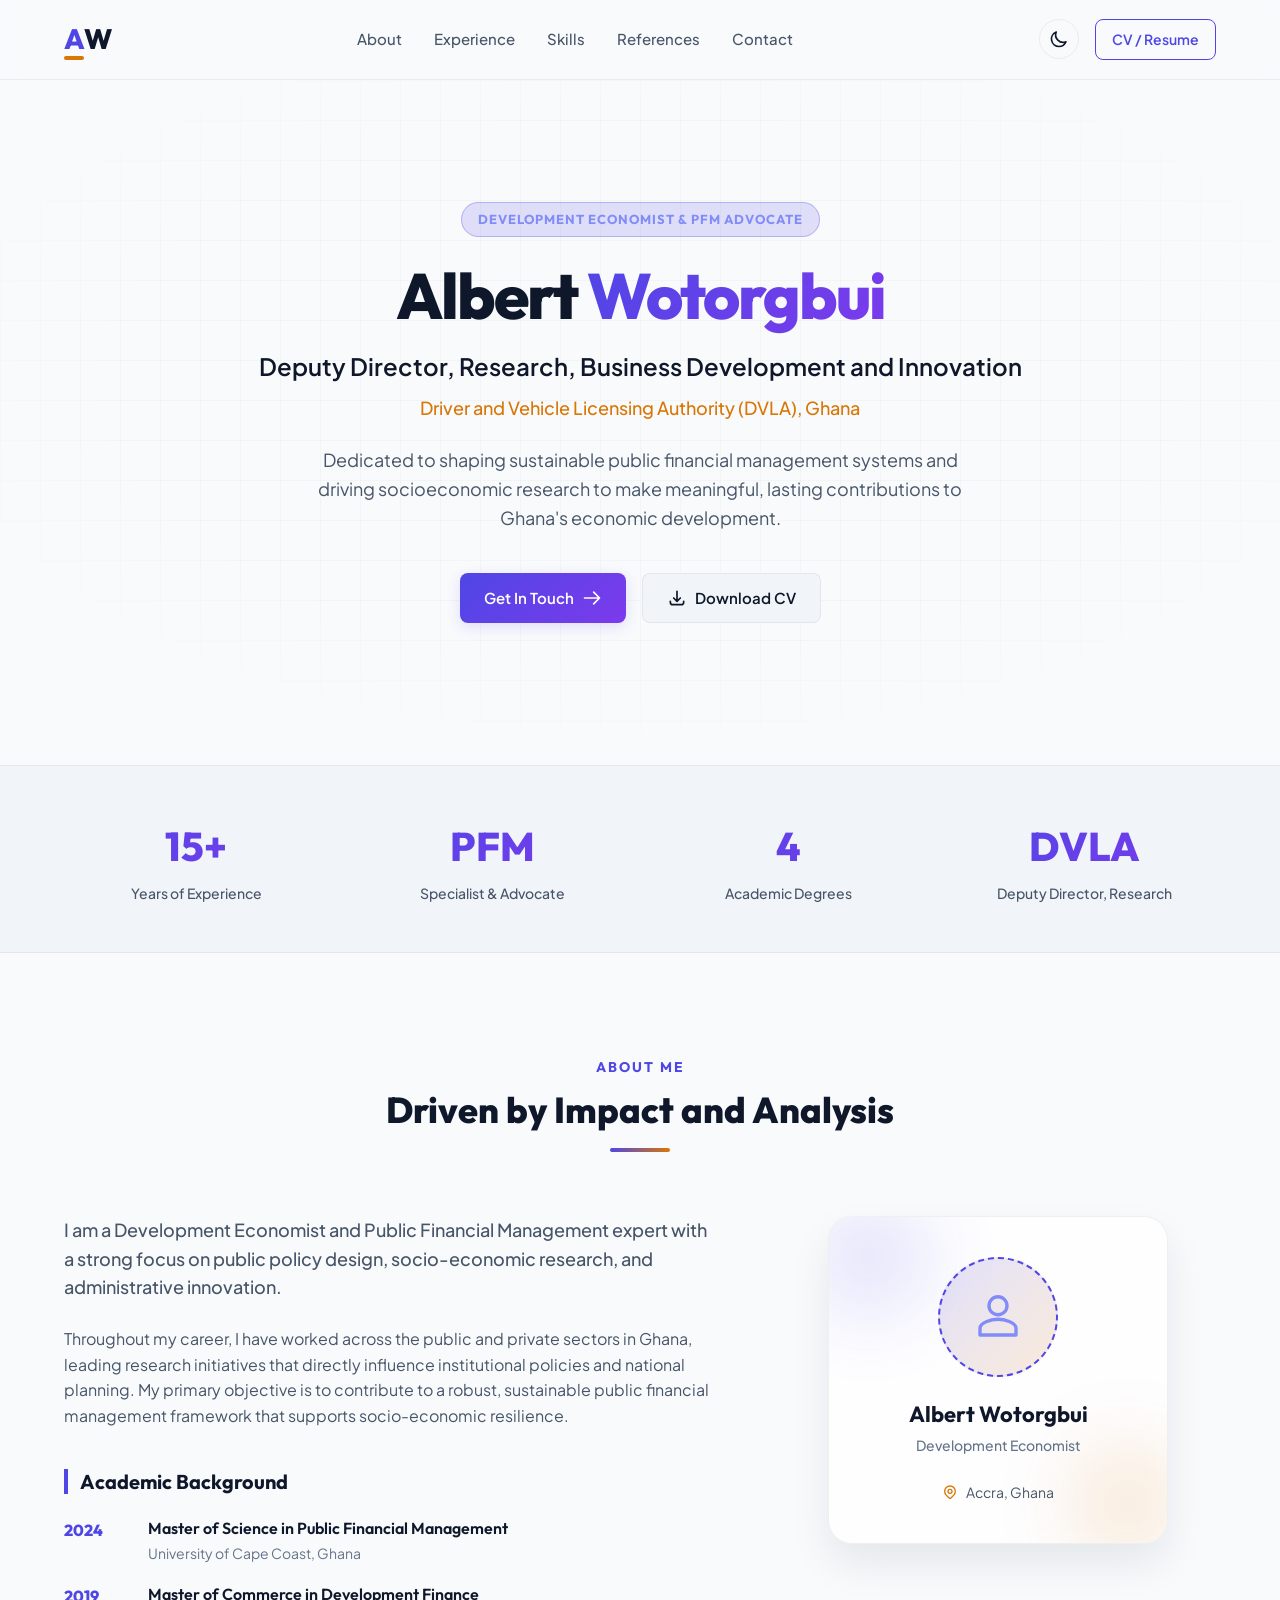
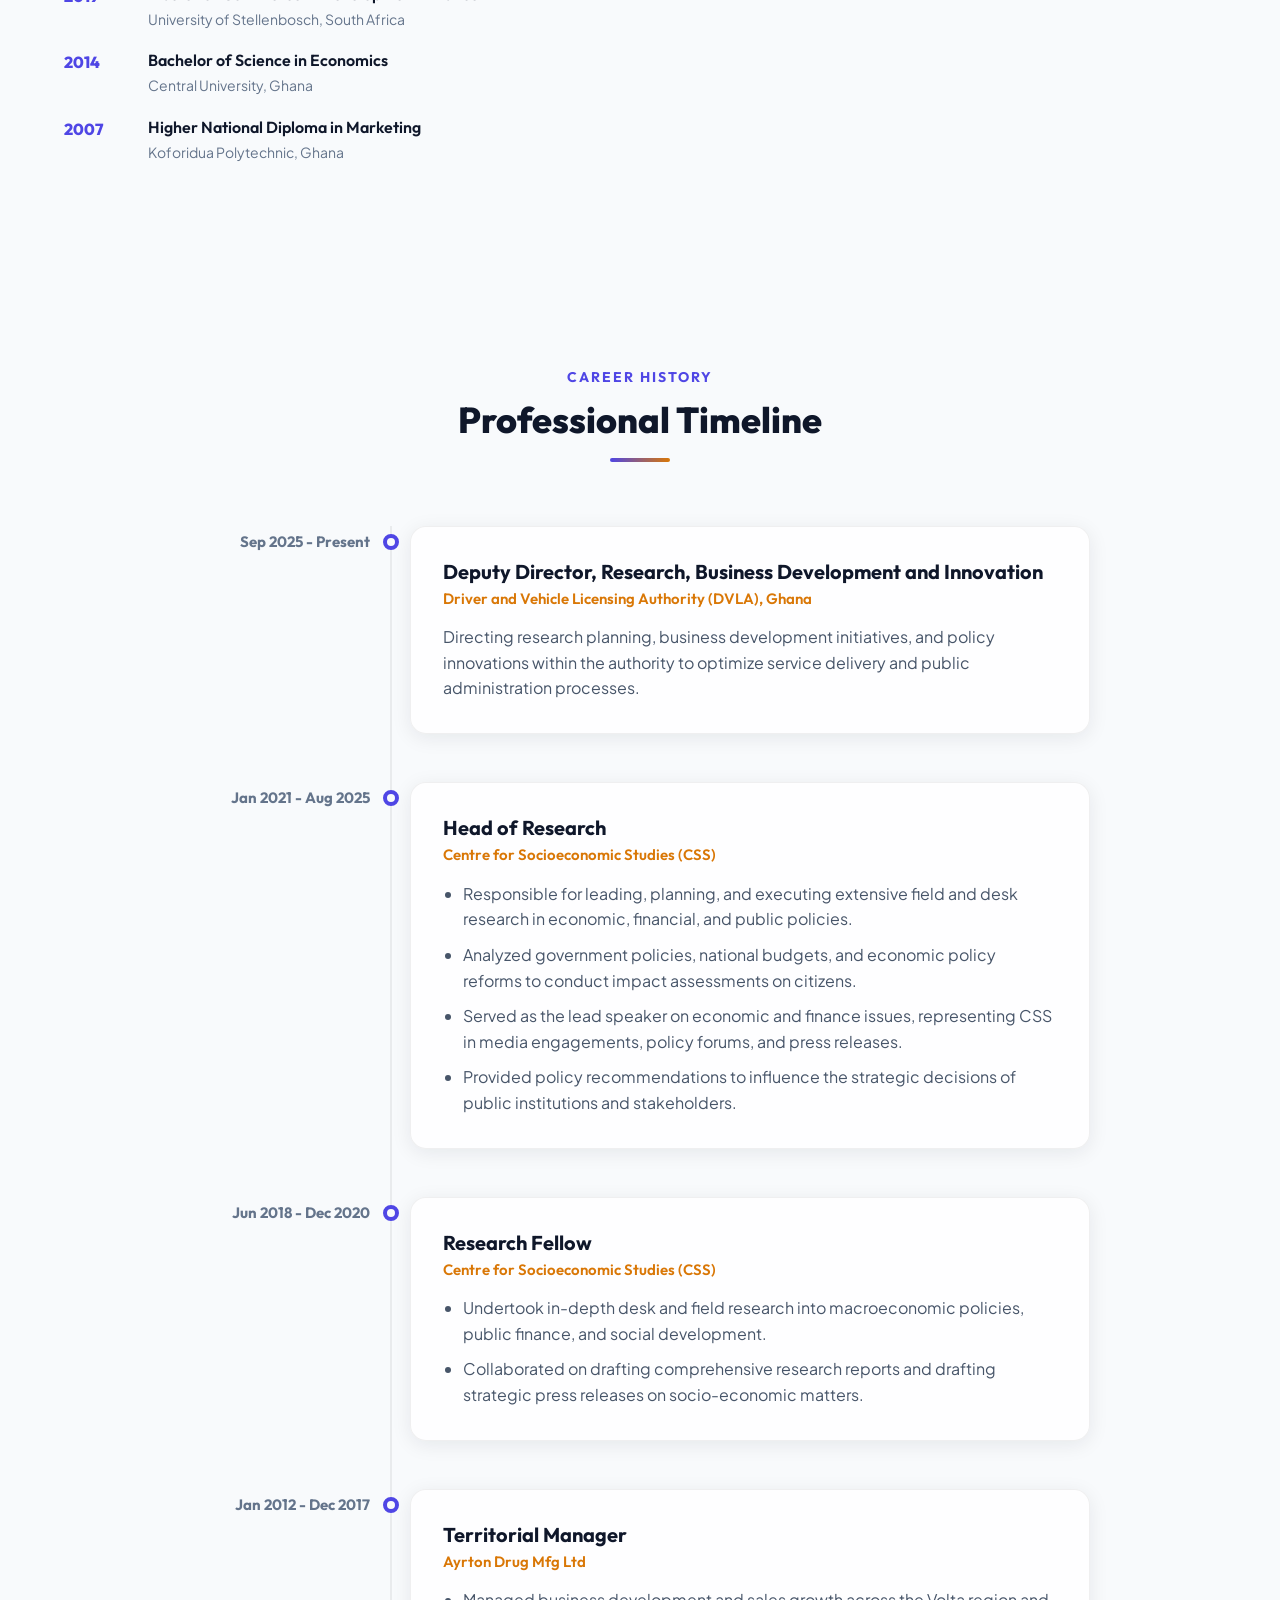
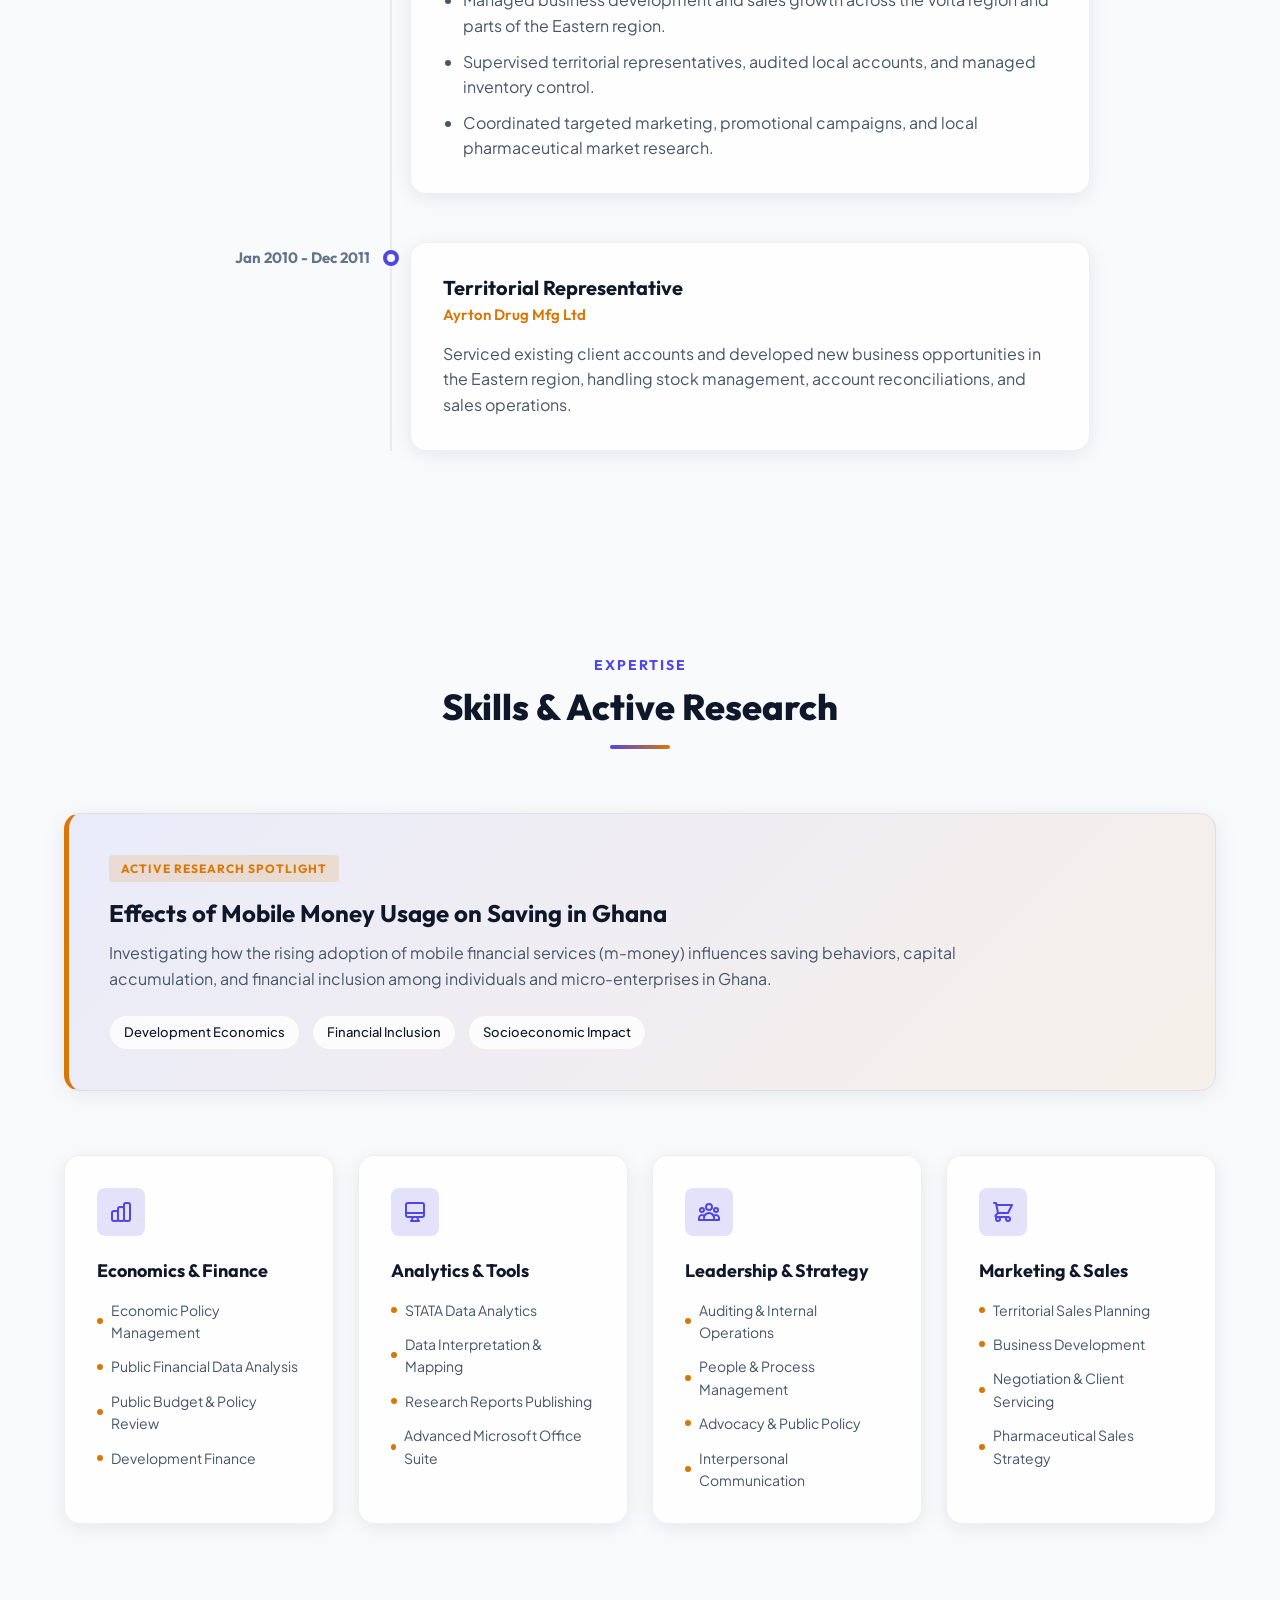
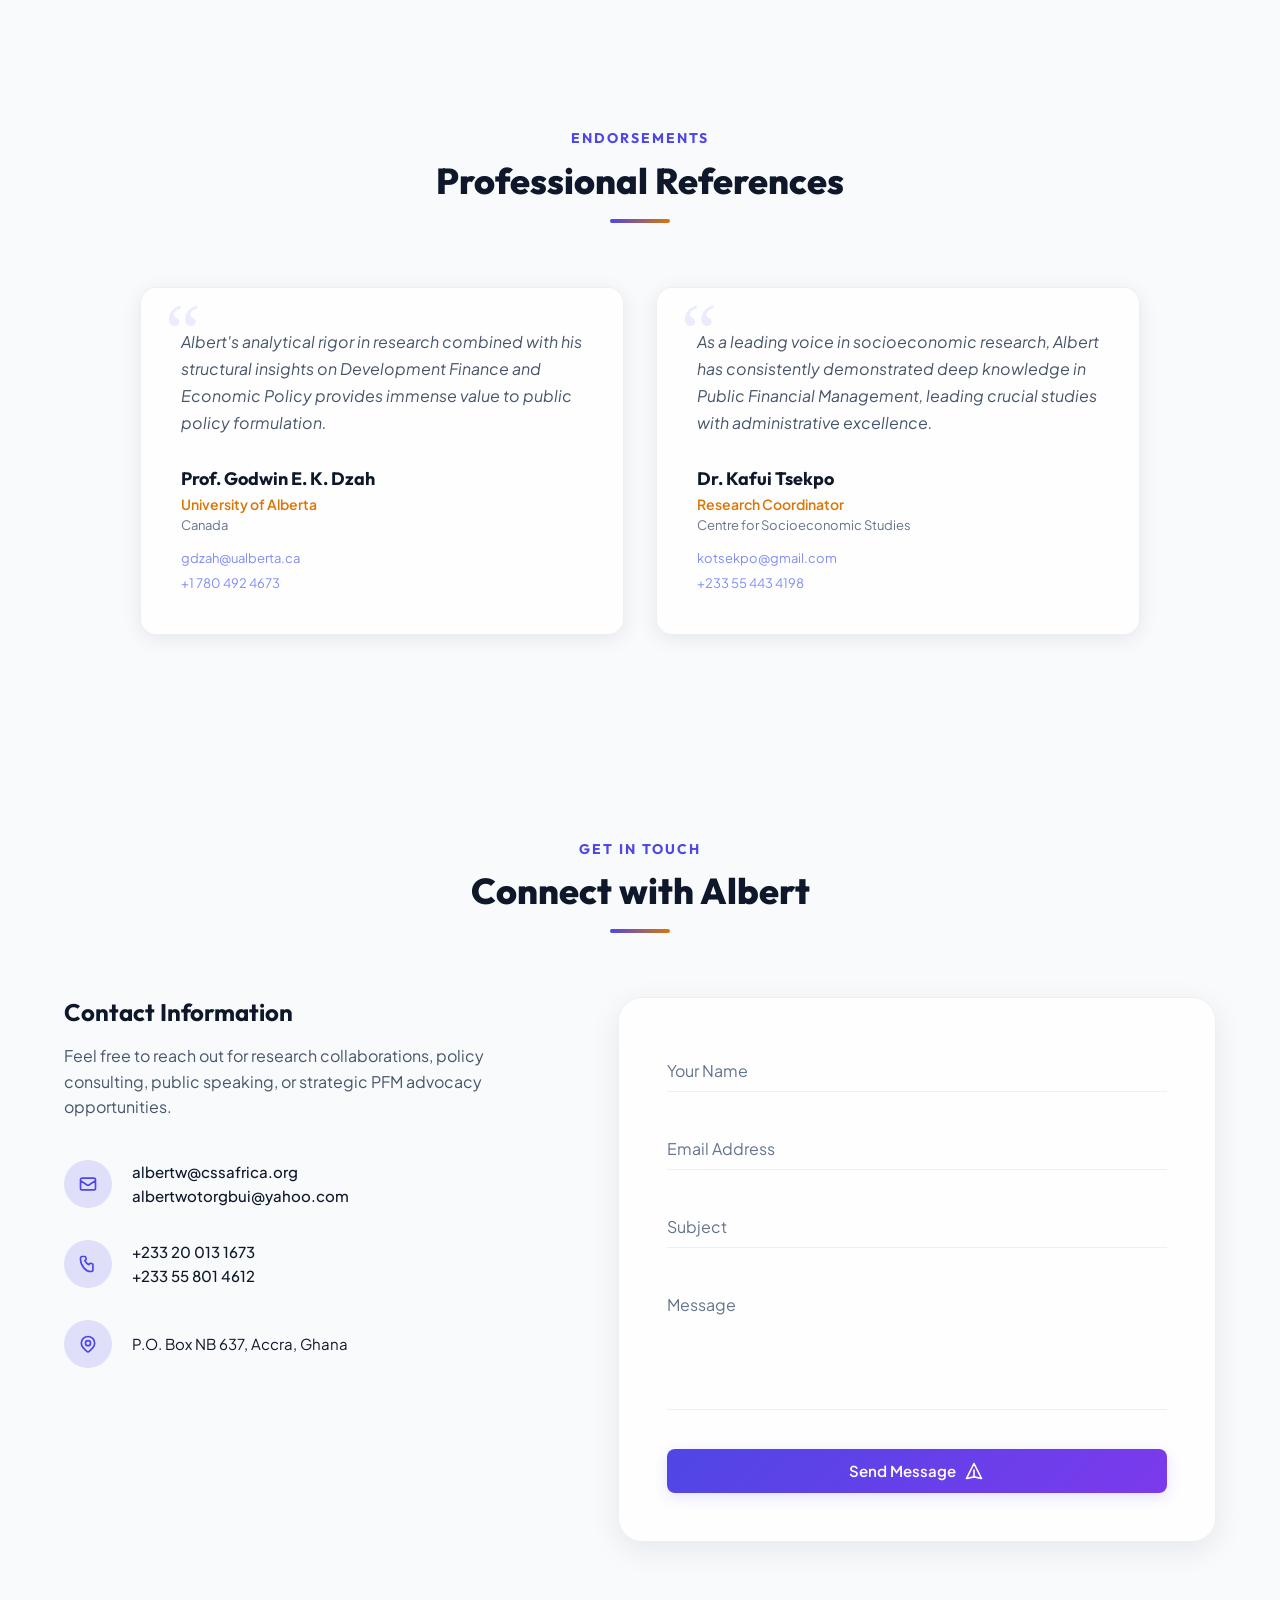
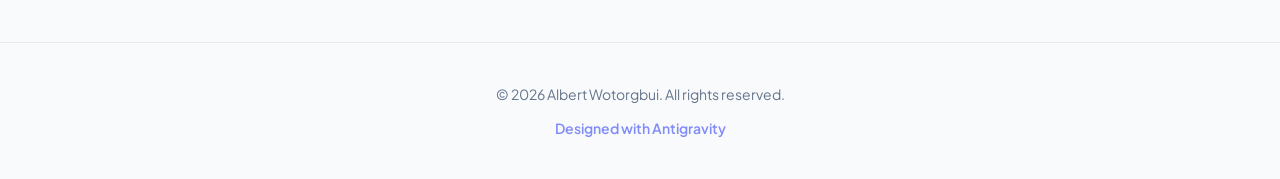
==== index.html @ c9dfd91f "Please provide the code changes or file diffs you would like me to summarize." ====
<!DOCTYPE html>
<html lang="en">
<head>
    <meta charset="UTF-8">
    <meta name="viewport" content="width=device-width, initial-scale=1.0">
    <title>Albert Wotorgbui | Development Economist & PFM Expert</title>
    <meta name="description" content="Professional portfolio of Albert Wotorgbui, Development Economist, Public Financial Management Expert, and Deputy Director of Research, Business Development and Innovation (DVLA, Ghana).">
    
    <!-- Google Fonts -->
    <link rel="preconnect" href="https://fonts.googleapis.com">
    <link rel="preconnect" href="https://fonts.gstatic.com" crossorigin>
    <link href="https://fonts.googleapis.com/css2?family=Outfit:wght@300;400;500;600;700;800&family=Plus+Jakarta+Sans:wght@300;400;500;600;700&display=swap" rel="stylesheet">
    
    <!-- Stylesheet -->
    <link rel="stylesheet" href="styles.css">
</head>
<body class="dark-theme">
    <!-- Navigation -->
    <header class="navbar">
        <div class="nav-container">
            <a href="#" class="logo" id="nav-logo">
                <span>A</span>W
            </a>
            <nav class="nav-menu" id="nav-menu">
                <a href="#about" class="nav-link">About</a>
                <a href="#experience" class="nav-link">Experience</a>
                <a href="#skills" class="nav-link">Skills</a>
                <a href="#references" class="nav-link">References</a>
                <a href="#contact" class="nav-link">Contact</a>
            </nav>
            <div class="nav-actions">
                <button id="theme-toggle" class="theme-toggle-btn" aria-label="Toggle theme">
                    <!-- Moon Icon (Dark Mode active) -->
                    <svg class="sun-icon" xmlns="http://www.w3.org/2000/svg" fill="none" viewBox="0 0 24 24" stroke="currentColor">
                        <path stroke-linecap="round" stroke-linejoin="round" stroke-width="2" d="M12 3v1m0 16v1m9-9h-1M4 12H3m15.364-6.364l-.707.707M6.343 17.657l-.707.707m12.728 0l-.707-.707M6.343 6.343l-.707-.707M14.25 12a2.25 2.25 0 11-4.5 0 2.25 2.25 0 014.5 0z" />
                    </svg>
                    <!-- Sun Icon (Light Mode active) -->
                    <svg class="moon-icon" xmlns="http://www.w3.org/2000/svg" fill="none" viewBox="0 0 24 24" stroke="currentColor">
                        <path stroke-linecap="round" stroke-linejoin="round" stroke-width="2" d="M20.354 15.354A9 9 0 018.646 3.646 9.003 9.003 0 0012 21a9.003 9.003 0 008.354-5.646z" />
                    </svg>
                </button>
                <a href="Albert_W_CV.pdf" target="_blank" class="btn btn-sm btn-outline">
                    <span>CV / Resume</span>
                </a>
            </div>
            <button class="hamburger" id="hamburger" aria-label="Menu">
                <span></span>
                <span></span>
                <span></span>
            </button>
        </div>
    </header>

    <main>
        <!-- Hero Section -->
        <section class="hero-section" id="hero">
            <div class="hero-bg-grid"></div>
            <div class="container hero-container">
                <div class="hero-content">
                    <div class="badge">DEVELOPMENT ECONOMIST & PFM ADVOCATE</div>
                    <h1 class="hero-title">Albert <span class="gradient-text">Wotorgbui</span></h1>
                    <p class="hero-subtitle">Deputy Director, Research, Business Development and Innovation</p>
                    <p class="hero-organization">Driver and Vehicle Licensing Authority (DVLA), Ghana</p>
                    <p class="hero-description">
                        Dedicated to shaping sustainable public financial management systems and driving socioeconomic research to make meaningful, lasting contributions to Ghana's economic development.
                    </p>
                    <div class="hero-buttons">
                        <a href="#contact" class="btn btn-primary">
                            <span>Get In Touch</span>
                            <svg xmlns="http://www.w3.org/2000/svg" fill="none" viewBox="0 0 24 24" stroke="currentColor" width="20" height="20">
                                <path stroke-linecap="round" stroke-linejoin="round" stroke-width="2" d="M14 5l7 7m0 0l-7 7m7-7H3" />
                            </svg>
                        </a>
                        <a href="Albert_W_CV.pdf" target="_blank" class="btn btn-secondary">
                            <svg xmlns="http://www.w3.org/2000/svg" fill="none" viewBox="0 0 24 24" stroke="currentColor" width="20" height="20">
                                <path stroke-linecap="round" stroke-linejoin="round" stroke-width="2" d="M4 16v1a3 3 0 003 3h10a3 3 0 003-3v-1m-4-4l-4 4m0 0l-4-4m4 4V4" />
                            </svg>
                            <span>Download CV</span>
                        </a>
                    </div>
                </div>
            </div>
        </section>

        <!-- Stats Section -->
        <section class="stats-section">
            <div class="container">
                <div class="stats-grid">
                    <div class="stat-card">
                        <div class="stat-num">15+</div>
                        <div class="stat-label">Years of Experience</div>
                    </div>
                    <div class="stat-card">
                        <div class="stat-num">PFM</div>
                        <div class="stat-label">Specialist & Advocate</div>
                    </div>
                    <div class="stat-card">
                        <div class="stat-num">4</div>
                        <div class="stat-label">Academic Degrees</div>
                    </div>
                    <div class="stat-card">
                        <div class="stat-num">DVLA</div>
                        <div class="stat-label">Deputy Director, Research</div>
                    </div>
                </div>
            </div>
        </section>

        <!-- About Section -->
        <section class="about-section section" id="about">
            <div class="container">
                <div class="section-header">
                    <span class="section-tag">About Me</span>
                    <h2 class="section-title">Driven by Impact and Analysis</h2>
                    <div class="section-divider"></div>
                </div>
                <div class="about-grid">
                    <div class="about-text-content">
                        <p class="lead-paragraph">
                            I am a Development Economist and Public Financial Management expert with a strong focus on public policy design, socio-economic research, and administrative innovation.
                        </p>
                        <p>
                            Throughout my career, I have worked across the public and private sectors in Ghana, leading research initiatives that directly influence institutional policies and national planning. My primary objective is to contribute to a robust, sustainable public financial management framework that supports socio-economic resilience.
                        </p>
                        <div class="education-block">
                            <h3>Academic Background</h3>
                            <div class="edu-timeline">
                                <div class="edu-item">
                                    <div class="edu-year">2024</div>
                                    <div class="edu-details">
                                        <h4>Master of Science in Public Financial Management</h4>
                                        <p>University of Cape Coast, Ghana</p>
                                    </div>
                                </div>
                                <div class="edu-item">
                                    <div class="edu-year">2019</div>
                                    <div class="edu-details">
                                        <h4>Master of Commerce in Development Finance</h4>
                                        <p>University of Stellenbosch, South Africa</p>
                                    </div>
                                </div>
                                <div class="edu-item">
                                    <div class="edu-year">2014</div>
                                    <div class="edu-details">
                                        <h4>Bachelor of Science in Economics</h4>
                                        <p>Central University, Ghana</p>
                                    </div>
                                </div>
                                <div class="edu-item">
                                    <div class="edu-year">2007</div>
                                    <div class="edu-details">
                                        <h4>Higher National Diploma in Marketing</h4>
                                        <p>Koforidua Polytechnic, Ghana</p>
                                    </div>
                                </div>
                            </div>
                        </div>
                    </div>
                    <div class="about-visual-content">
                        <div class="visual-wrapper">
                            <div class="visual-box">
                                <div class="visual-decor decorative-circle-1"></div>
                                <div class="visual-decor decorative-circle-2"></div>
                                <div class="visual-inner">
                                    <div class="avatar-icon">
                                        <svg xmlns="http://www.w3.org/2000/svg" fill="none" viewBox="0 0 24 24" stroke="currentColor">
                                            <path stroke-linecap="round" stroke-linejoin="round" stroke-width="1.5" d="M12 11c2.21 0 4-1.79 4-4s-1.79-4-4-4-4 1.79-4 4 1.79 4 4 4zm0 2c-2.67 0-8 1.34-8 4v3h16v-3c0-2.66-5.33-4-8-4z" />
                                        </svg>
                                    </div>
                                    <h3 class="visual-name">Albert Wotorgbui</h3>
                                    <p class="visual-title">Development Economist</p>
                                    <div class="visual-location">
                                        <svg xmlns="http://www.w3.org/2000/svg" fill="none" viewBox="0 0 24 24" stroke="currentColor" width="16" height="16">
                                            <path stroke-linecap="round" stroke-linejoin="round" stroke-width="2" d="M17.657 16.657L13.414 20.9a1.998 1.998 0 01-2.827 0l-4.244-4.243a8 8 0 1111.314 0z" />
                                            <path stroke-linecap="round" stroke-linejoin="round" stroke-width="2" d="M15 11a3 3 0 11-6 0 3 3 0 016 0z" />
                                        </svg>
                                        <span>Accra, Ghana</span>
                                    </div>
                                </div>
                            </div>
                        </div>
                    </div>
                </div>
            </div>
        </section>

        <!-- Experience Section -->
        <section class="experience-section section" id="experience">
            <div class="container">
                <div class="section-header">
                    <span class="section-tag">Career History</span>
                    <h2 class="section-title">Professional Timeline</h2>
                    <div class="section-divider"></div>
                </div>
                
                <div class="timeline">
                    <!-- Item 1 -->
                    <div class="timeline-item">
                        <div class="timeline-dot"></div>
                        <div class="timeline-date">Sep 2025 - Present</div>
                        <div class="timeline-content">
                            <h3 class="role-title">Deputy Director, Research, Business Development and Innovation</h3>
                            <h4 class="company-name">Driver and Vehicle Licensing Authority (DVLA), Ghana</h4>
                            <p class="role-summary">
                                Directing research planning, business development initiatives, and policy innovations within the authority to optimize service delivery and public administration processes.
                            </p>
                        </div>
                    </div>
                    
                    <!-- Item 2 -->
                    <div class="timeline-item">
                        <div class="timeline-dot"></div>
                        <div class="timeline-date">Jan 2021 - Aug 2025</div>
                        <div class="timeline-content">
                            <h3 class="role-title">Head of Research</h3>
                            <h4 class="company-name">Centre for Socioeconomic Studies (CSS)</h4>
                            <ul class="role-duties">
                                <li>Responsible for leading, planning, and executing extensive field and desk research in economic, financial, and public policies.</li>
                                <li>Analyzed government policies, national budgets, and economic policy reforms to conduct impact assessments on citizens.</li>
                                <li>Served as the lead speaker on economic and finance issues, representing CSS in media engagements, policy forums, and press releases.</li>
                                <li>Provided policy recommendations to influence the strategic decisions of public institutions and stakeholders.</li>
                            </ul>
                        </div>
                    </div>
                    
                    <!-- Item 3 -->
                    <div class="timeline-item">
                        <div class="timeline-dot"></div>
                        <div class="timeline-date">Jun 2018 - Dec 2020</div>
                        <div class="timeline-content">
                            <h3 class="role-title">Research Fellow</h3>
                            <h4 class="company-name">Centre for Socioeconomic Studies (CSS)</h4>
                            <ul class="role-duties">
                                <li>Undertook in-depth desk and field research into macroeconomic policies, public finance, and social development.</li>
                                <li>Collaborated on drafting comprehensive research reports and drafting strategic press releases on socio-economic matters.</li>
                            </ul>
                        </div>
                    </div>
                    
                    <!-- Item 4 -->
                    <div class="timeline-item">
                        <div class="timeline-dot"></div>
                        <div class="timeline-date">Jan 2012 - Dec 2017</div>
                        <div class="timeline-content">
                            <h3 class="role-title">Territorial Manager</h3>
                            <h4 class="company-name">Ayrton Drug Mfg Ltd</h4>
                            <ul class="role-duties">
                                <li>Managed business development and sales growth across the Volta region and parts of the Eastern region.</li>
                                <li>Supervised territorial representatives, audited local accounts, and managed inventory control.</li>
                                <li>Coordinated targeted marketing, promotional campaigns, and local pharmaceutical market research.</li>
                            </ul>
                        </div>
                    </div>

                    <!-- Item 5 -->
                    <div class="timeline-item">
                        <div class="timeline-dot"></div>
                        <div class="timeline-date">Jan 2010 - Dec 2011</div>
                        <div class="timeline-content">
                            <h3 class="role-title">Territorial Representative</h3>
                            <h4 class="company-name">Ayrton Drug Mfg Ltd</h4>
                            <p class="role-summary">
                                Serviced existing client accounts and developed new business opportunities in the Eastern region, handling stock management, account reconciliations, and sales operations.
                            </p>
                        </div>
                    </div>
                </div>
            </div>
        </section>

        <!-- Skills & Research Section -->
        <section class="skills-section section" id="skills">
            <div class="container">
                <div class="section-header">
                    <span class="section-tag">Expertise</span>
                    <h2 class="section-title">Skills & Active Research</h2>
                    <div class="section-divider"></div>
                </div>

                <!-- Active Research Spotlight Card -->
                <div class="research-spotlight">
                    <div class="research-badge">ACTIVE RESEARCH SPOTLIGHT</div>
                    <h3 class="research-title">Effects of Mobile Money Usage on Saving in Ghana</h3>
                    <p class="research-desc">
                        Investigating how the rising adoption of mobile financial services (m-money) influences saving behaviors, capital accumulation, and financial inclusion among individuals and micro-enterprises in Ghana.
                    </p>
                    <div class="research-tags">
                        <span>Development Economics</span>
                        <span>Financial Inclusion</span>
                        <span>Socioeconomic Impact</span>
                    </div>
                </div>

                <div class="skills-grid">
                    <!-- Card 1: Economics & Finance -->
                    <div class="skill-category-card">
                        <div class="category-icon">
                            <svg xmlns="http://www.w3.org/2000/svg" fill="none" viewBox="0 0 24 24" stroke="currentColor">
                                <path stroke-linecap="round" stroke-linejoin="round" stroke-width="2" d="M9 19v-6a2 2 0 00-2-2H5a2 2 0 00-2 2v6a2 2 0 002 2h2a2 2 0 002-2zm0 0V9a2 2 0 012-2h2a2 2 0 012 2v10m-6 0a2 2 0 002 2h2a2 2 0 002-2m0 0V5a2 2 0 012-2h2a2 2 0 012 2v14a2 2 0 01-2 2h-2a2 2 0 01-2-2z" />
                            </svg>
                        </div>
                        <h3>Economics & Finance</h3>
                        <ul class="skills-list">
                            <li>Economic Policy Management</li>
                            <li>Public Financial Data Analysis</li>
                            <li>Public Budget & Policy Review</li>
                            <li>Development Finance</li>
                        </ul>
                    </div>

                    <!-- Card 2: Analytics & Software -->
                    <div class="skill-category-card">
                        <div class="category-icon">
                            <svg xmlns="http://www.w3.org/2000/svg" fill="none" viewBox="0 0 24 24" stroke="currentColor">
                                <path stroke-linecap="round" stroke-linejoin="round" stroke-width="2" d="M9.75 17L9 20l-1 1h8l-1-1-.75-3M3 13h18M5 17h14a2 2 0 002-2V5a2 2 0 00-2-2H5a2 2 0 00-2 2v10a2 2 0 002 2z" />
                            </svg>
                        </div>
                        <h3>Analytics & Tools</h3>
                        <ul class="skills-list">
                            <li>STATA Data Analytics</li>
                            <li>Data Interpretation & Mapping</li>
                            <li>Research Reports Publishing</li>
                            <li>Advanced Microsoft Office Suite</li>
                        </ul>
                    </div>

                    <!-- Card 3: Leadership & Advocacy -->
                    <div class="skill-category-card">
                        <div class="category-icon">
                            <svg xmlns="http://www.w3.org/2000/svg" fill="none" viewBox="0 0 24 24" stroke="currentColor">
                                <path stroke-linecap="round" stroke-linejoin="round" stroke-width="2" d="M17 20h5v-2a3 3 0 00-5.356-1.857M17 20H7m10 0v-2c0-.656-.126-1.283-.356-1.857M7 20H2v-2a3 3 0 015.356-1.857M7 20v-2c0-.656.126-1.283.356-1.857m0 0a5.002 5.002 0 019.288 0M15 7a3 3 0 11-6 0 3 3 0 016 0zm6 3a2 2 0 11-4 0 2 2 0 014 0zM7 10a2 2 0 11-4 0 2 2 0 014 0z" />
                            </svg>
                        </div>
                        <h3>Leadership & Strategy</h3>
                        <ul class="skills-list">
                            <li>Auditing & Internal Operations</li>
                            <li>People & Process Management</li>
                            <li>Advocacy & Public Policy</li>
                            <li>Interpersonal Communication</li>
                        </ul>
                    </div>

                    <!-- Card 4: Marketing & Sales -->
                    <div class="skill-category-card">
                        <div class="category-icon">
                            <svg xmlns="http://www.w3.org/2000/svg" fill="none" viewBox="0 0 24 24" stroke="currentColor">
                                <path stroke-linecap="round" stroke-linejoin="round" stroke-width="2" d="M3 3h2l.4 2M7 13h10l4-8H5.4M7 13L5.4 5M7 13l-2.293 2.293c-.63.63-.184 1.707.707 1.707H17m0 0a2 2 0 100 4 2 2 0 000-4zm-8 2a2 2 0 11-4 0 2 2 0 014 0z" />
                            </svg>
                        </div>
                        <h3>Marketing & Sales</h3>
                        <ul class="skills-list">
                            <li>Territorial Sales Planning</li>
                            <li>Business Development</li>
                            <li>Negotiation & Client Servicing</li>
                            <li>Pharmaceutical Sales Strategy</li>
                        </ul>
                    </div>
                </div>
            </div>
        </section>

        <!-- References Section -->
        <section class="references-section section" id="references">
            <div class="container">
                <div class="section-header">
                    <span class="section-tag">Endorsements</span>
                    <h2 class="section-title">Professional References</h2>
                    <div class="section-divider"></div>
                </div>
                
                <div class="references-grid">
                    <!-- Ref 1 -->
                    <div class="reference-card">
                        <div class="ref-quote-mark">“</div>
                        <p class="ref-body">
                            Albert's analytical rigor in research combined with his structural insights on Development Finance and Economic Policy provides immense value to public policy formulation.
                        </p>
                        <div class="ref-info">
                            <h4 class="ref-name">Prof. Godwin E. K. Dzah</h4>
                            <p class="ref-title">University of Alberta</p>
                            <p class="ref-location">Canada</p>
                            <div class="ref-contact-links">
                                <a href="mailto:gdzah@ualberta.ca">gdzah@ualberta.ca</a>
                                <a href="tel:+17804924673">+1 780 492 4673</a>
                            </div>
                        </div>
                    </div>

                    <!-- Ref 2 -->
                    <div class="reference-card">
                        <div class="ref-quote-mark">“</div>
                        <p class="ref-body">
                            As a leading voice in socioeconomic research, Albert has consistently demonstrated deep knowledge in Public Financial Management, leading crucial studies with administrative excellence.
                        </p>
                        <div class="ref-info">
                            <h4 class="ref-name">Dr. Kafui Tsekpo</h4>
                            <p class="ref-title">Research Coordinator</p>
                            <p class="ref-location">Centre for Socioeconomic Studies</p>
                            <div class="ref-contact-links">
                                <a href="mailto:kotsekpo@gmail.com">kotsekpo@gmail.com</a>
                                <a href="tel:+233554434198">+233 55 443 4198</a>
                            </div>
                        </div>
                    </div>
                </div>
            </div>
        </section>

        <!-- Contact Section -->
        <section class="contact-section section" id="contact">
            <div class="container">
                <div class="section-header">
                    <span class="section-tag">Get in Touch</span>
                    <h2 class="section-title">Connect with Albert</h2>
                    <div class="section-divider"></div>
                </div>

                <div class="contact-grid">
                    <div class="contact-info-panel">
                        <h3>Contact Information</h3>
                        <p>Feel free to reach out for research collaborations, policy consulting, public speaking, or strategic PFM advocacy opportunities.</p>
                        
                        <div class="contact-details">
                            <div class="contact-detail-item">
                                <div class="detail-icon">
                                    <svg xmlns="http://www.w3.org/2000/svg" fill="none" viewBox="0 0 24 24" stroke="currentColor">
                                        <path stroke-linecap="round" stroke-linejoin="round" stroke-width="2" d="M3 8l7.89 5.26a2 2 0 002.22 0L21 8M5 19h14a2 2 0 002-2V7a2 2 0 00-2-2H5a2 2 0 00-2 2v10a2 2 0 002 2z" />
                                    </svg>
                                </div>
                                <div class="detail-text">
                                    <a href="mailto:albertw@cssafrica.org">albertw@cssafrica.org</a>
                                    <a href="mailto:albertwotorgbui@yahoo.com">albertwotorgbui@yahoo.com</a>
                                </div>
                            </div>

                            <div class="contact-detail-item">
                                <div class="detail-icon">
                                    <svg xmlns="http://www.w3.org/2000/svg" fill="none" viewBox="0 0 24 24" stroke="currentColor">
                                        <path stroke-linecap="round" stroke-linejoin="round" stroke-width="2" d="M3 5a2 2 0 012-2h3.28a1 1 0 01.94.725l.548 2.2a1 1 0 01-.321.988l-1.305.98a10.582 10.582 0 004.872 4.872l.98-1.305a1 1 0 01.988-.321l2.2.548a1 1 0 01.725.94V19a2 2 0 01-2 2h-1C9.716 21 3 14.284 3 6V5z" />
                                    </svg>
                                </div>
                                <div class="detail-text">
                                    <a href="tel:+233200131673">+233 20 013 1673</a>
                                    <a href="tel:+233558014612">+233 55 801 4612</a>
                                </div>
                            </div>

                            <div class="contact-detail-item">
                                <div class="detail-icon">
                                    <svg xmlns="http://www.w3.org/2000/svg" fill="none" viewBox="0 0 24 24" stroke="currentColor">
                                        <path stroke-linecap="round" stroke-linejoin="round" stroke-width="2" d="M17.657 16.657L13.414 20.9a1.998 1.998 0 01-2.827 0l-4.244-4.243a8 8 0 1111.314 0z" />
                                        <path stroke-linecap="round" stroke-linejoin="round" stroke-width="2" d="M15 11a3 3 0 11-6 0 3 3 0 016 0z" />
                                    </svg>
                                </div>
                                <div class="detail-text">
                                    <p>P.O. Box NB 637, Accra, Ghana</p>
                                </div>
                            </div>
                        </div>
                    </div>

                    <div class="contact-form-panel">
                        <form id="contact-form">
                            <div class="form-group">
                                <input type="text" id="name" name="name" required placeholder=" ">
                                <label for="name">Your Name</label>
                            </div>
                            
                            <div class="form-group">
                                <input type="email" id="email" name="email" required placeholder=" ">
                                <label for="email">Email Address</label>
                            </div>

                            <div class="form-group">
                                <input type="text" id="subject" name="subject" required placeholder=" ">
                                <label for="subject">Subject</label>
                            </div>

                            <div class="form-group">
                                <textarea id="message" name="message" rows="5" required placeholder=" "></textarea>
                                <label for="message">Message</label>
                            </div>

                            <button type="submit" class="btn btn-primary btn-block">
                                <span>Send Message</span>
                                <svg xmlns="http://www.w3.org/2000/svg" fill="none" viewBox="0 0 24 24" stroke="currentColor" width="20" height="20">
                                    <path stroke-linecap="round" stroke-linejoin="round" stroke-width="2" d="M12 19l9 2-9-18-9 18 9-2zm0 0v-8" />
                                </svg>
                            </button>
                        </form>
                        <div id="form-feedback" class="form-feedback hidden"></div>
                    </div>
                </div>
            </div>
        </section>
    </main>

    <footer class="footer">
        <div class="container footer-container">
            <p>&copy; 2026 Albert Wotorgbui. All rights reserved.</p>
            <p class="footer-credit">Designed with Antigravity</p>
        </div>
    </footer>

    <!-- Script -->
    <script src="script.js"></script>
</body>
</html>
---- styles.css ----
/* Root Variables */
:root {
    /* Fonts */
    --font-heading: 'Outfit', -apple-system, BlinkMacSystemFont, "Segoe UI", Roboto, sans-serif;
    --font-body: 'Plus Jakarta Sans', -apple-system, BlinkMacSystemFont, "Segoe UI", Roboto, sans-serif;

    /* Theme-independent colors */
    --primary: #4f46e5;
    --primary-hover: #4338ca;
    --primary-light: #818cf8;
    --primary-glow: rgba(79, 70, 229, 0.15);
    --accent: #d97706; /* Elegant Amber */
    --accent-hover: #b45309;
    --accent-glow: rgba(217, 119, 6, 0.15);
    --success: #10b981;
    --error: #ef4444;

    /* Transition speeds */
    --transition-fast: 0.2s cubic-bezier(0.4, 0, 0.2, 1);
    --transition-normal: 0.4s cubic-bezier(0.4, 0, 0.2, 1);
    --transition-slow: 0.6s cubic-bezier(0.4, 0, 0.2, 1);

    /* Layout values */
    --nav-height: 80px;
    --border-radius-sm: 8px;
    --border-radius-md: 16px;
    --border-radius-lg: 24px;
    --border-radius-xl: 32px;
}

/* Dark Theme Variables (Default) */
body.dark-theme {
    --bg-color: #0b0f19;
    --bg-alt: #111827;
    --panel-bg: rgba(17, 24, 39, 0.7);
    --panel-border: rgba(255, 255, 255, 0.08);
    --text-primary: #f8fafc;
    --text-secondary: #94a3b8;
    --text-muted: #64748b;
    --navbar-bg: rgba(11, 15, 25, 0.85);
    --gradient-start: #6366f1;
    --gradient-end: #a855f7;
    --shadow-color: rgba(0, 0, 0, 0.4);
    --card-hover-border: rgba(99, 102, 241, 0.3);
}

/* Light Theme Variables */
body.light-theme {
    --bg-color: #f8fafc;
    --bg-alt: #f1f5f9;
    --panel-bg: rgba(255, 255, 255, 0.8);
    --panel-border: rgba(0, 0, 0, 0.06);
    --text-primary: #0f172a;
    --text-secondary: #475569;
    --text-muted: #64748b;
    --navbar-bg: rgba(248, 250, 252, 0.85);
    --gradient-start: #4f46e5;
    --gradient-end: #7c3aed;
    --shadow-color: rgba(15, 23, 42, 0.08);
    --card-hover-border: rgba(79, 70, 229, 0.2);
}

/* Base Styles */
* {
    box-sizing: border-box;
    margin: 0;
    padding: 0;
}

html {
    scroll-behavior: smooth;
    scroll-padding-top: var(--nav-height);
}

body {
    background-color: var(--bg-color);
    color: var(--text-primary);
    font-family: var(--font-body);
    line-height: 1.6;
    overflow-x: hidden;
    transition: background-color var(--transition-normal), color var(--transition-normal);
}

h1, h2, h3, h4, h5, h6 {
    font-family: var(--font-heading);
    font-weight: 700;
    color: var(--text-primary);
    line-height: 1.25;
}

a {
    color: inherit;
    text-decoration: none;
    transition: color var(--transition-fast);
}

ul {
    list-style: none;
}

img {
    max-width: 100%;
    height: auto;
    display: block;
}

/* Scrollbar Customization */
::-webkit-scrollbar {
    width: 10px;
}

::-webkit-scrollbar-track {
    background: var(--bg-color);
}

::-webkit-scrollbar-thumb {
    background: var(--text-muted);
    border-radius: 5px;
    border: 3px solid var(--bg-color);
}

::-webkit-scrollbar-thumb:hover {
    background: var(--text-secondary);
}

/* Container */
.container {
    width: 100%;
    max-width: 1200px;
    margin: 0 auto;
    padding: 0 24px;
}

/* Navigation Bar */
.navbar {
    position: fixed;
    top: 0;
    left: 0;
    width: 100%;
    height: var(--nav-height);
    background-color: var(--navbar-bg);
    backdrop-filter: blur(12px);
    -webkit-backdrop-filter: blur(12px);
    border-bottom: 1px solid var(--panel-border);
    z-index: 1000;
    display: flex;
    align-items: center;
    transition: background-color var(--transition-normal), border-color var(--transition-normal);
}

.nav-container {
    display: flex;
    justify-content: space-between;
    align-items: center;
    width: 100%;
    max-width: 1200px;
    margin: 0 auto;
    padding: 0 24px;
}

.logo {
    font-family: var(--font-heading);
    font-size: 28px;
    font-weight: 800;
    letter-spacing: -1px;
    display: flex;
    align-items: center;
}

.logo span {
    color: var(--primary);
    position: relative;
}

.logo span::after {
    content: '';
    position: absolute;
    bottom: 2px;
    left: 0;
    width: 100%;
    height: 4px;
    background: var(--accent);
    border-radius: 2px;
    z-index: -1;
}

.nav-menu {
    display: flex;
    gap: 32px;
    align-items: center;
}

.nav-link {
    font-size: 15px;
    font-weight: 500;
    color: var(--text-secondary);
    position: relative;
    padding: 8px 0;
}

.nav-link:hover,
.nav-link.active {
    color: var(--text-primary);
}

.nav-link::after {
    content: '';
    position: absolute;
    bottom: 0;
    left: 0;
    width: 0;
    height: 2px;
    background: linear-gradient(90deg, var(--primary), var(--accent));
    transition: width var(--transition-fast);
}

.nav-link:hover::after,
.nav-link.active::after {
    width: 100%;
}

.nav-actions {
    display: flex;
    align-items: center;
    gap: 16px;
}

/* Theme Toggle Button */
.theme-toggle-btn {
    background: transparent;
    border: 1px solid var(--panel-border);
    width: 40px;
    height: 40px;
    border-radius: 50%;
    cursor: pointer;
    display: flex;
    align-items: center;
    justify-content: center;
    color: var(--text-primary);
    transition: background-color var(--transition-fast), border-color var(--transition-fast);
}

.theme-toggle-btn:hover {
    background-color: var(--bg-alt);
    border-color: var(--text-muted);
}

.theme-toggle-btn svg {
    width: 20px;
    height: 20px;
}

body.dark-theme .sun-icon {
    display: block;
}
body.dark-theme .moon-icon {
    display: none;
}

body.light-theme .sun-icon {
    display: none;
}
body.light-theme .moon-icon {
    display: block;
}

/* Hamburger Menu (Mobile) */
.hamburger {
    display: none;
    flex-direction: column;
    justify-content: space-between;
    width: 24px;
    height: 18px;
    background: transparent;
    border: none;
    cursor: pointer;
    z-index: 1001;
}

.hamburger span {
    width: 100%;
    height: 2px;
    background-color: var(--text-primary);
    border-radius: 2px;
    transition: transform var(--transition-fast), opacity var(--transition-fast);
}

/* Buttons */
.btn {
    display: inline-flex;
    align-items: center;
    justify-content: center;
    gap: 8px;
    padding: 12px 24px;
    font-family: var(--font-body);
    font-size: 15px;
    font-weight: 600;
    border-radius: var(--border-radius-sm);
    cursor: pointer;
    transition: all var(--transition-fast);
}

.btn-primary {
    background: linear-gradient(135deg, var(--gradient-start), var(--gradient-end));
    color: #ffffff !important;
    border: none;
    box-shadow: 0 4px 14px var(--primary-glow);
}

.btn-primary:hover {
    transform: translateY(-2px);
    box-shadow: 0 6px 20px var(--primary-glow);
    filter: brightness(1.1);
}

.btn-secondary {
    background-color: var(--bg-alt);
    color: var(--text-primary);
    border: 1px solid var(--panel-border);
}

.btn-secondary:hover {
    background-color: var(--panel-bg);
    border-color: var(--text-muted);
    transform: translateY(-2px);
}

.btn-outline {
    background-color: transparent;
    color: var(--primary);
    border: 1px solid var(--primary);
}

.btn-outline:hover {
    background-color: var(--primary);
    color: #ffffff !important;
}

.btn-sm {
    padding: 8px 16px;
    font-size: 14px;
}

.btn-block {
    width: 100%;
}

/* Sections */
.section {
    padding: 100px 0;
}

.section-header {
    text-align: center;
    margin-bottom: 64px;
}

.section-tag {
    font-family: var(--font-heading);
    font-size: 14px;
    font-weight: 700;
    color: var(--primary);
    text-transform: uppercase;
    letter-spacing: 2px;
    display: inline-block;
    margin-bottom: 8px;
}

.section-title {
    font-size: 36px;
    font-weight: 800;
    margin-bottom: 16px;
}

.section-divider {
    width: 60px;
    height: 4px;
    background: linear-gradient(90deg, var(--primary), var(--accent));
    margin: 0 auto;
    border-radius: 2px;
}

/* Hero Section */
.hero-section {
    position: relative;
    padding: 160px 0 100px 0;
    overflow: hidden;
    min-height: 85vh;
    display: flex;
    align-items: center;
}

/* Hero Grid Background styling */
.hero-bg-grid {
    position: absolute;
    top: 0;
    left: 0;
    width: 100%;
    height: 100%;
    background-size: 40px 40px;
    background-image: 
        linear-gradient(to right, var(--panel-border) 1px, transparent 1px),
        linear-gradient(to bottom, var(--panel-border) 1px, transparent 1px);
    mask-image: radial-gradient(ellipse 60% 50% at 50% 50%, #000 70%, transparent 100%);
    -webkit-mask-image: radial-gradient(ellipse 60% 50% at 50% 50%, #000 70%, transparent 100%);
    opacity: 0.4;
    z-index: 0;
}

.hero-container {
    position: relative;
    z-index: 1;
    display: flex;
    justify-content: center;
}

.hero-content {
    max-width: 800px;
    text-align: center;
}

.badge {
    display: inline-block;
    padding: 6px 16px;
    background-color: var(--primary-glow);
    color: var(--primary-light);
    border: 1px solid rgba(79, 70, 229, 0.3);
    border-radius: 50px;
    font-family: var(--font-heading);
    font-size: 13px;
    font-weight: 700;
    letter-spacing: 1px;
    margin-bottom: 24px;
}

.hero-title {
    font-size: 64px;
    font-weight: 800;
    letter-spacing: -2px;
    line-height: 1.1;
    margin-bottom: 16px;
}

.gradient-text {
    background: linear-gradient(135deg, var(--gradient-start), var(--gradient-end));
    -webkit-background-clip: text;
    -webkit-text-fill-color: transparent;
}

.hero-subtitle {
    font-size: 24px;
    font-weight: 600;
    color: var(--text-primary);
    margin-bottom: 8px;
}

.hero-organization {
    font-size: 18px;
    font-weight: 500;
    color: var(--accent);
    margin-bottom: 24px;
}

.hero-description {
    font-size: 18px;
    color: var(--text-secondary);
    max-width: 680px;
    margin: 0 auto 40px auto;
}

.hero-buttons {
    display: flex;
    gap: 16px;
    justify-content: center;
}

/* Stats Section */
.stats-section {
    background-color: var(--bg-alt);
    padding: 48px 0;
    border-top: 1px solid var(--panel-border);
    border-bottom: 1px solid var(--panel-border);
}

.stats-grid {
    display: grid;
    grid-template-columns: repeat(4, 1fr);
    gap: 32px;
}

.stat-card {
    text-align: center;
}

.stat-num {
    font-family: var(--font-heading);
    font-size: 40px;
    font-weight: 800;
    background: linear-gradient(135deg, var(--gradient-start), var(--gradient-end));
    -webkit-background-clip: text;
    -webkit-text-fill-color: transparent;
    margin-bottom: 4px;
}

.stat-label {
    font-size: 14px;
    font-weight: 500;
    color: var(--text-secondary);
}

/* About Section */
.about-grid {
    display: grid;
    grid-template-columns: 1.2fr 0.8fr;
    gap: 64px;
    align-items: start;
}

.lead-paragraph {
    font-size: 18px;
    font-weight: 500;
    color: var(--text-primary);
    margin-bottom: 20px;
}

.about-text-content p {
    color: var(--text-secondary);
    margin-bottom: 24px;
}

.education-block {
    margin-top: 40px;
}

.education-block h3 {
    font-size: 20px;
    margin-bottom: 24px;
    border-left: 4px solid var(--primary);
    padding-left: 12px;
}

.edu-timeline {
    display: flex;
    flex-direction: column;
    gap: 20px;
}

.edu-item {
    display: flex;
    gap: 24px;
}

.edu-year {
    font-family: var(--font-heading);
    font-size: 16px;
    font-weight: 800;
    color: var(--primary);
    min-width: 60px;
}

.edu-details h4 {
    font-size: 16px;
    font-weight: 600;
    margin-bottom: 4px;
}

.edu-details p {
    font-size: 14px;
    color: var(--text-muted);
    margin-bottom: 0;
}

/* About Visual Column */
.about-visual-content {
    display: flex;
    justify-content: center;
}

.visual-wrapper {
    position: relative;
    width: 100%;
    max-width: 340px;
}

.visual-box {
    background-color: var(--panel-bg);
    border: 1px solid var(--panel-border);
    border-radius: var(--border-radius-lg);
    padding: 40px;
    text-align: center;
    box-shadow: 0 20px 40px var(--shadow-color);
    position: relative;
    overflow: hidden;
    backdrop-filter: blur(8px);
    -webkit-backdrop-filter: blur(8px);
}

.visual-decor {
    position: absolute;
    border-radius: 50%;
    filter: blur(40px);
    opacity: 0.15;
    z-index: 0;
}

.decorative-circle-1 {
    top: -20px;
    left: -20px;
    width: 120px;
    height: 120px;
    background-color: var(--primary);
}

.decorative-circle-2 {
    bottom: -20px;
    right: -20px;
    width: 120px;
    height: 120px;
    background-color: var(--accent);
}

.visual-inner {
    position: relative;
    z-index: 1;
}

.avatar-icon {
    width: 120px;
    height: 120px;
    background: linear-gradient(135deg, var(--primary-glow), var(--accent-glow));
    border: 2px dashed var(--primary);
    border-radius: 50%;
    margin: 0 auto 24px auto;
    display: flex;
    align-items: center;
    justify-content: center;
    color: var(--primary-light);
}

.avatar-icon svg {
    width: 54px;
    height: 54px;
}

.visual-name {
    font-size: 22px;
    font-weight: 700;
    margin-bottom: 6px;
}

.visual-title {
    font-size: 14px;
    color: var(--text-muted);
    font-weight: 500;
    margin-bottom: 24px;
}

.visual-location {
    display: flex;
    align-items: center;
    justify-content: center;
    gap: 8px;
    font-size: 14px;
    color: var(--text-secondary);
}

.visual-location svg {
    color: var(--accent);
}

/* Experience (Timeline) Section */
.timeline {
    position: relative;
    max-width: 900px;
    margin: 0 auto;
}

.timeline::after {
    content: '';
    position: absolute;
    width: 2px;
    background-color: var(--panel-border);
    top: 0;
    bottom: 0;
    left: 200px;
}

.timeline-item {
    position: relative;
    display: grid;
    grid-template-columns: 180px 1fr;
    gap: 40px;
    margin-bottom: 48px;
}

.timeline-item:last-child {
    margin-bottom: 0;
}

.timeline-dot {
    position: absolute;
    width: 16px;
    height: 16px;
    border-radius: 50%;
    background-color: var(--bg-color);
    border: 4px solid var(--primary);
    left: 193px;
    top: 8px;
    z-index: 2;
    transition: transform var(--transition-fast);
}

.timeline-item:hover .timeline-dot {
    transform: scale(1.3);
    background-color: var(--accent);
    border-color: var(--accent);
}

.timeline-date {
    font-family: var(--font-heading);
    font-size: 15px;
    font-weight: 700;
    color: var(--text-muted);
    text-align: right;
    padding-top: 4px;
}

.timeline-content {
    background-color: var(--panel-bg);
    border: 1px solid var(--panel-border);
    border-radius: var(--border-radius-md);
    padding: 32px;
    box-shadow: 0 4px 20px var(--shadow-color);
    transition: border-color var(--transition-fast), transform var(--transition-fast);
}

.timeline-content:hover {
    border-color: var(--card-hover-border);
    transform: translateY(-2px);
}

.role-title {
    font-size: 20px;
    font-weight: 700;
    margin-bottom: 6px;
}

.company-name {
    font-size: 15px;
    font-weight: 600;
    color: var(--accent);
    margin-bottom: 16px;
}

.role-summary {
    color: var(--text-secondary);
}

.role-duties {
    color: var(--text-secondary);
    display: flex;
    flex-direction: column;
    gap: 10px;
    list-style-type: disc;
    padding-left: 20px;
}

/* Skills & Active Research Section */
.research-spotlight {
    background: linear-gradient(135deg, rgba(79, 70, 229, 0.08), rgba(217, 119, 6, 0.08));
    border: 1px solid var(--panel-border);
    border-left: 5px solid var(--accent);
    border-radius: var(--border-radius-md);
    padding: 40px;
    margin-bottom: 64px;
    box-shadow: 0 4px 24px var(--shadow-color);
}

.research-badge {
    display: inline-block;
    padding: 4px 12px;
    background-color: var(--accent-glow);
    color: var(--accent);
    border-radius: 4px;
    font-family: var(--font-heading);
    font-size: 12px;
    font-weight: 700;
    letter-spacing: 1px;
    margin-bottom: 16px;
}

.research-title {
    font-size: 24px;
    margin-bottom: 12px;
}

.research-desc {
    color: var(--text-secondary);
    font-size: 16px;
    margin-bottom: 24px;
    max-width: 900px;
}

.research-tags {
    display: flex;
    gap: 12px;
    flex-wrap: wrap;
}

.research-tags span {
    padding: 6px 14px;
    background-color: var(--panel-bg);
    border: 1px solid var(--panel-border);
    color: var(--text-primary);
    border-radius: 50px;
    font-size: 13px;
    font-weight: 500;
}

.skills-grid {
    display: grid;
    grid-template-columns: repeat(4, 1fr);
    gap: 24px;
}

.skill-category-card {
    background-color: var(--panel-bg);
    border: 1px solid var(--panel-border);
    border-radius: var(--border-radius-md);
    padding: 32px;
    box-shadow: 0 4px 20px var(--shadow-color);
    transition: transform var(--transition-fast), border-color var(--transition-fast);
}

.skill-category-card:hover {
    transform: translateY(-4px);
    border-color: var(--card-hover-border);
}

.category-icon {
    width: 48px;
    height: 48px;
    background-color: var(--primary-glow);
    color: var(--primary);
    border-radius: var(--border-radius-sm);
    display: flex;
    align-items: center;
    justify-content: center;
    margin-bottom: 24px;
}

.category-icon svg {
    width: 24px;
    height: 24px;
}

.skill-category-card h3 {
    font-size: 18px;
    margin-bottom: 16px;
}

.skills-list {
    display: flex;
    flex-direction: column;
    gap: 12px;
}

.skills-list li {
    font-size: 14px;
    color: var(--text-secondary);
    display: flex;
    align-items: center;
    gap: 8px;
}

.skills-list li::before {
    content: '';
    display: inline-block;
    width: 6px;
    height: 6px;
    background-color: var(--accent);
    border-radius: 50%;
}

/* References Section */
.references-grid {
    display: grid;
    grid-template-columns: 1fr 1fr;
    gap: 32px;
    max-width: 1000px;
    margin: 0 auto;
}

.reference-card {
    background-color: var(--panel-bg);
    border: 1px solid var(--panel-border);
    border-radius: var(--border-radius-md);
    padding: 40px;
    box-shadow: 0 4px 20px var(--shadow-color);
    position: relative;
    display: flex;
    flex-direction: column;
    justify-content: space-between;
}

.ref-quote-mark {
    font-family: Georgia, serif;
    font-size: 80px;
    line-height: 0.1;
    color: var(--primary-light);
    opacity: 0.15;
    position: absolute;
    top: 40px;
    left: 24px;
}

.ref-body {
    font-style: italic;
    color: var(--text-secondary);
    font-size: 16px;
    margin-bottom: 32px;
    line-height: 1.7;
    position: relative;
    z-index: 1;
}

.ref-info {
    position: relative;
    z-index: 1;
}

.ref-name {
    font-size: 18px;
    font-weight: 700;
    margin-bottom: 2px;
}

.ref-title {
    font-size: 14px;
    color: var(--accent);
    font-weight: 600;
}

.ref-location {
    font-size: 13px;
    color: var(--text-muted);
    margin-bottom: 12px;
}

.ref-contact-links {
    display: flex;
    flex-direction: column;
    gap: 4px;
    font-size: 13px;
}

.ref-contact-links a {
    color: var(--primary-light);
    width: fit-content;
}

.ref-contact-links a:hover {
    color: var(--text-primary);
}

/* Contact Section */
.contact-grid {
    display: grid;
    grid-template-columns: 0.9fr 1.1fr;
    gap: 64px;
    align-items: start;
}

.contact-info-panel h3 {
    font-size: 24px;
    margin-bottom: 16px;
}

.contact-info-panel p {
    color: var(--text-secondary);
    margin-bottom: 40px;
}

.contact-details {
    display: flex;
    flex-direction: column;
    gap: 32px;
}

.contact-detail-item {
    display: flex;
    gap: 20px;
}

.detail-icon {
    width: 48px;
    height: 48px;
    border-radius: 50%;
    background-color: var(--primary-glow);
    color: var(--primary);
    display: flex;
    align-items: center;
    justify-content: center;
    flex-shrink: 0;
}

.detail-icon svg {
    width: 20px;
    height: 20px;
}

.detail-text {
    display: flex;
    flex-direction: column;
    justify-content: center;
}

.detail-text a {
    font-size: 15px;
    font-weight: 500;
    color: var(--text-primary);
}

.detail-text a:hover {
    color: var(--primary);
}

.detail-text p {
    margin-bottom: 0;
    font-size: 15px;
    color: var(--text-primary);
}

/* Contact Form Panel */
.contact-form-panel {
    background-color: var(--panel-bg);
    border: 1px solid var(--panel-border);
    border-radius: var(--border-radius-lg);
    padding: 48px;
    box-shadow: 0 8px 30px var(--shadow-color);
}

.form-group {
    position: relative;
    margin-bottom: 32px;
}

.form-group input,
.form-group textarea {
    width: 100%;
    padding: 12px 0;
    background: transparent;
    border: none;
    border-bottom: 1px solid var(--panel-border);
    color: var(--text-primary);
    font-family: var(--font-body);
    font-size: 16px;
    outline: none;
    transition: border-color var(--transition-fast);
}

.form-group textarea {
    resize: none;
}

.form-group label {
    position: absolute;
    left: 0;
    top: 12px;
    color: var(--text-muted);
    font-size: 16px;
    pointer-events: none;
    transition: all var(--transition-fast);
}

/* Floating Label Animation */
.form-group input:focus ~ label,
.form-group input:not(:placeholder-shown) ~ label,
.form-group textarea:focus ~ label,
.form-group textarea:not(:placeholder-shown) ~ label {
    top: -16px;
    font-size: 12px;
    color: var(--primary);
    font-weight: 600;
}

.form-group input:focus,
.form-group textarea:focus {
    border-bottom: 1px solid var(--primary);
}

.form-feedback {
    margin-top: 24px;
    padding: 12px 16px;
    border-radius: var(--border-radius-sm);
    font-size: 14px;
    font-weight: 500;
}

.form-feedback.success {
    background-color: rgba(16, 185, 129, 0.15);
    color: var(--success);
    border: 1px solid rgba(16, 185, 129, 0.3);
}

.form-feedback.error {
    background-color: rgba(239, 68, 68, 0.15);
    color: var(--error);
    border: 1px solid rgba(239, 68, 68, 0.3);
}

.hidden {
    display: none;
}

/* Footer Section */
.footer {
    border-top: 1px solid var(--panel-border);
    padding: 40px 0;
    text-align: center;
    background-color: var(--bg-color);
}

.footer-container {
    display: flex;
    flex-direction: column;
    align-items: center;
    gap: 12px;
}

.footer p {
    font-size: 14px;
    color: var(--text-muted);
}

.footer-credit {
    font-weight: 600;
    color: var(--primary-light) !important;
}

/* Media Queries (Responsive Design) */

/* Tablet Layout */
@media (max-width: 992px) {
    .about-grid {
        grid-template-columns: 1fr;
        gap: 48px;
    }

    .about-visual-content {
        order: -1;
    }

    .timeline::after {
        left: 30px;
    }

    .timeline-dot {
        left: 23px;
    }

    .timeline-item {
        grid-template-columns: 1fr;
        gap: 16px;
        padding-left: 60px;
    }

    .timeline-date {
        text-align: left;
        padding-top: 0;
        font-size: 14px;
        color: var(--accent);
    }

    .skills-grid {
        grid-template-columns: repeat(2, 1fr);
    }

    .references-grid {
        grid-template-columns: 1fr;
        gap: 24px;
    }

    .contact-grid {
        grid-template-columns: 1fr;
        gap: 48px;
    }
}

/* Mobile Layout */
@media (max-width: 768px) {
    .hero-title {
        font-size: 48px;
    }

    .hero-subtitle {
        font-size: 20px;
    }

    .stats-grid {
        grid-template-columns: repeat(2, 1fr);
        gap: 24px;
    }

    .section-title {
        font-size: 28px;
    }

    .nav-menu {
        position: fixed;
        top: var(--nav-height);
        left: -100%;
        width: 100%;
        height: calc(100vh - var(--nav-height));
        background-color: var(--bg-color);
        flex-direction: column;
        gap: 24px;
        padding: 40px 24px;
        transition: left var(--transition-normal);
        border-top: 1px solid var(--panel-border);
        align-items: flex-start;
        z-index: 999;
    }

    .nav-menu.open {
        left: 0;
    }

    .hamburger {
        display: flex;
    }

    /* Mobile hamburger active animations */
    .hamburger.open span:nth-child(1) {
        transform: translateY(8px) rotate(45deg);
    }
    .hamburger.open span:nth-child(2) {
        opacity: 0;
    }
    .hamburger.open span:nth-child(3) {
        transform: translateY(-8px) rotate(-45deg);
    }

    .nav-actions {
        margin-right: 16px;
    }

    .skills-grid {
        grid-template-columns: 1fr;
    }

    .contact-form-panel {
        padding: 32px 24px;
    }

    .hero-buttons {
        flex-direction: column;
        gap: 12px;
    }

    .hero-buttons .btn {
        width: 100%;
    }
}
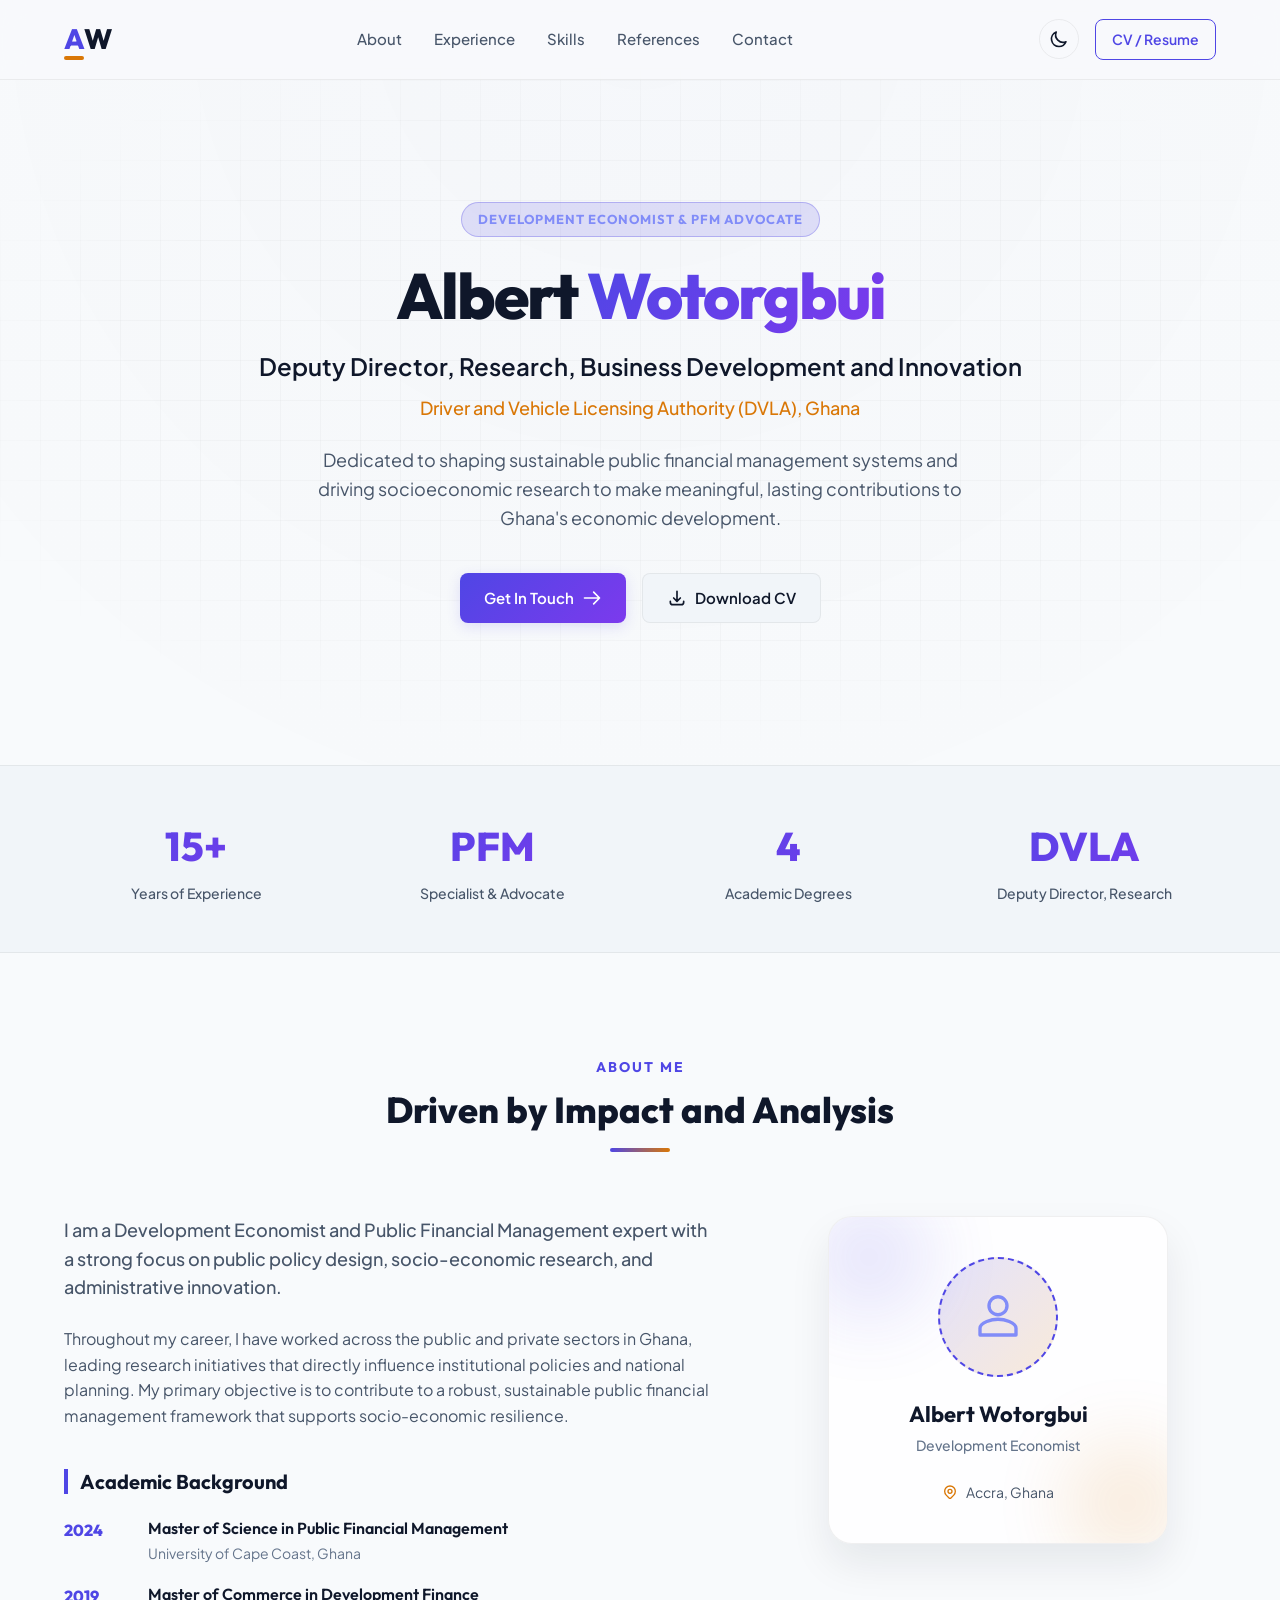
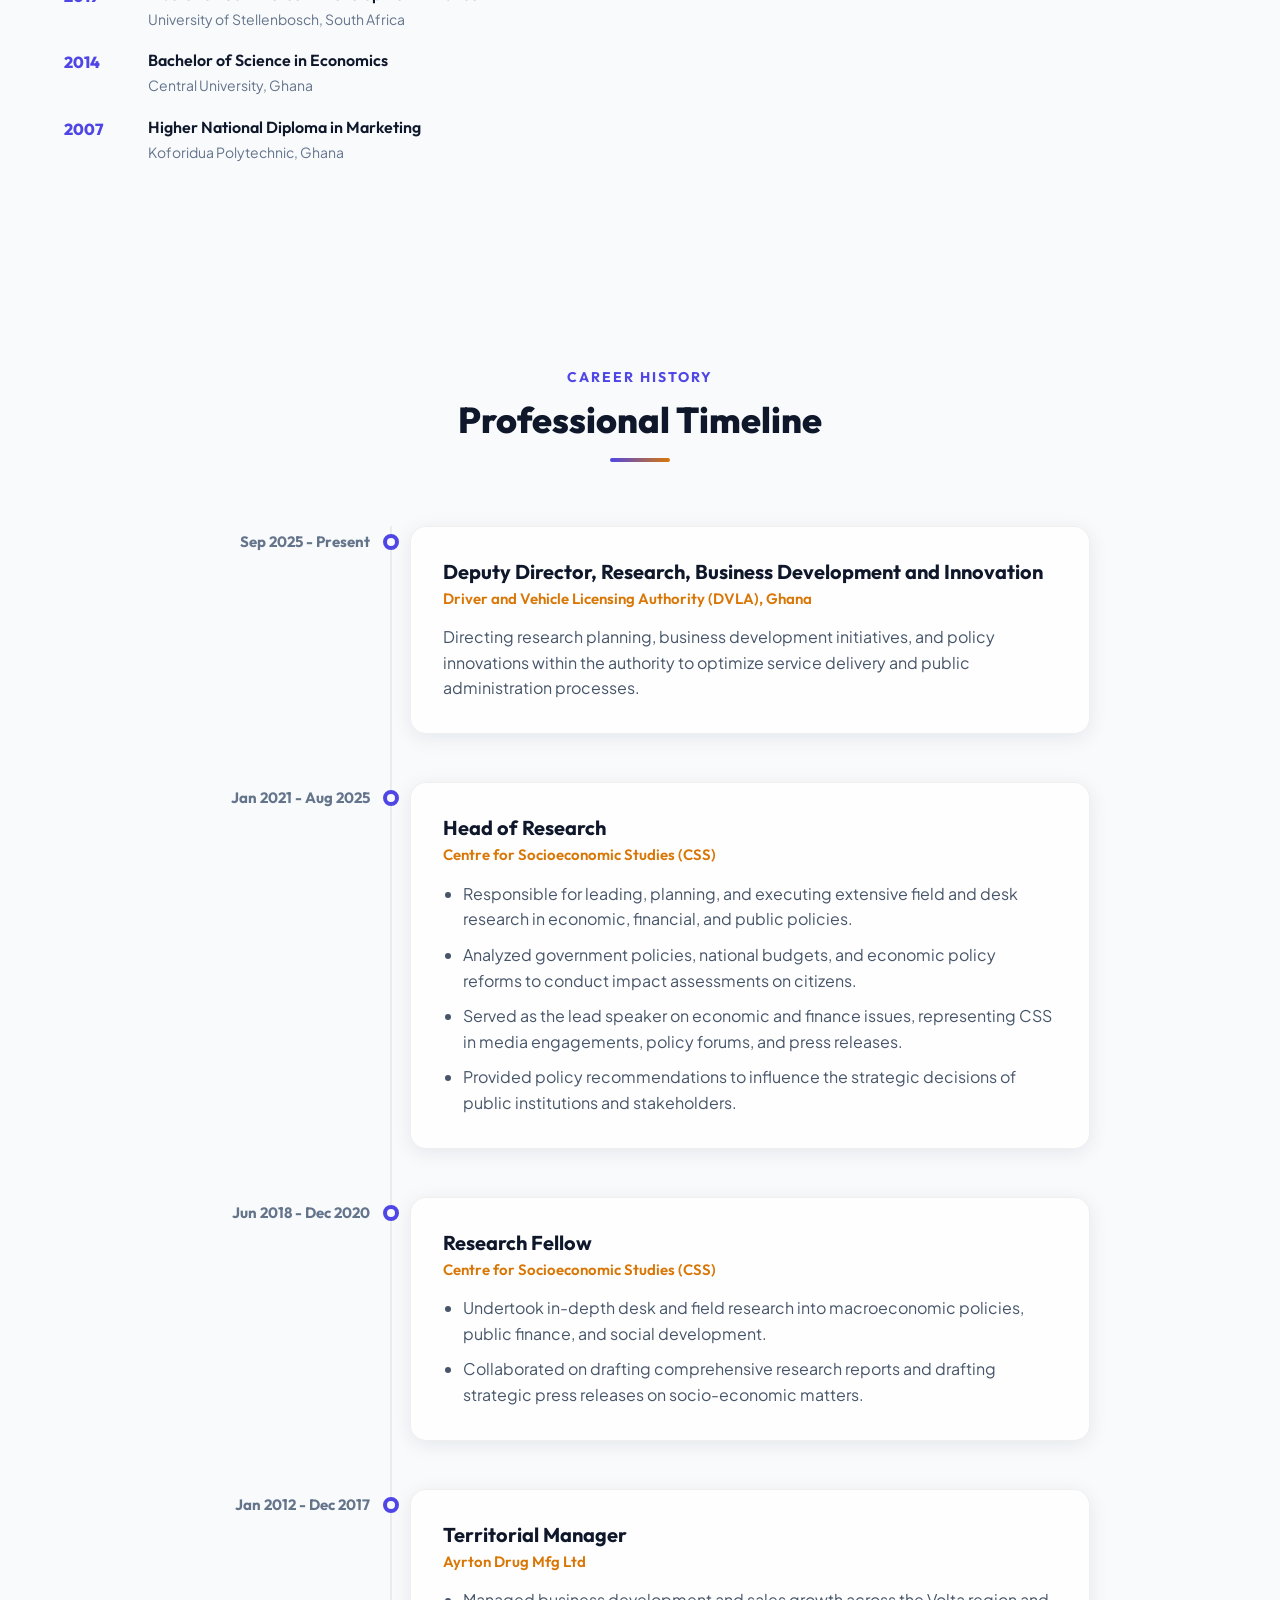
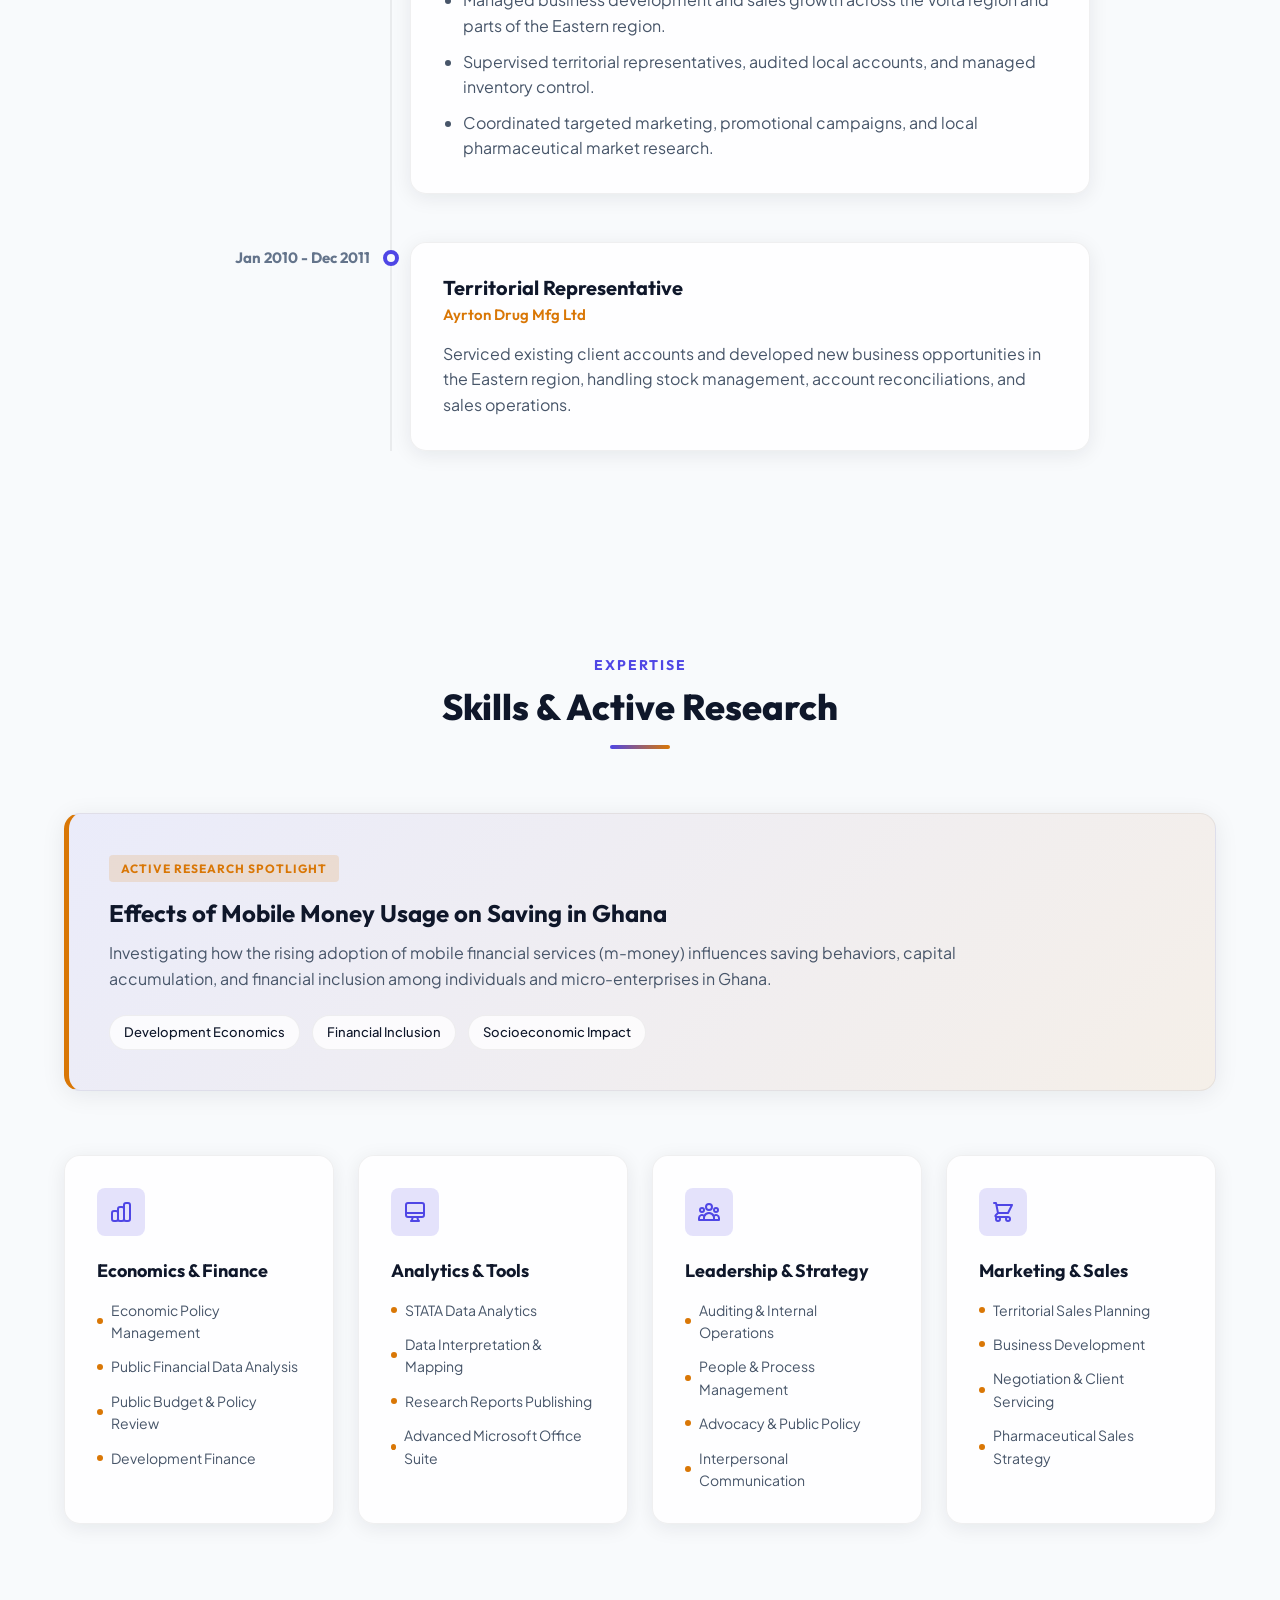
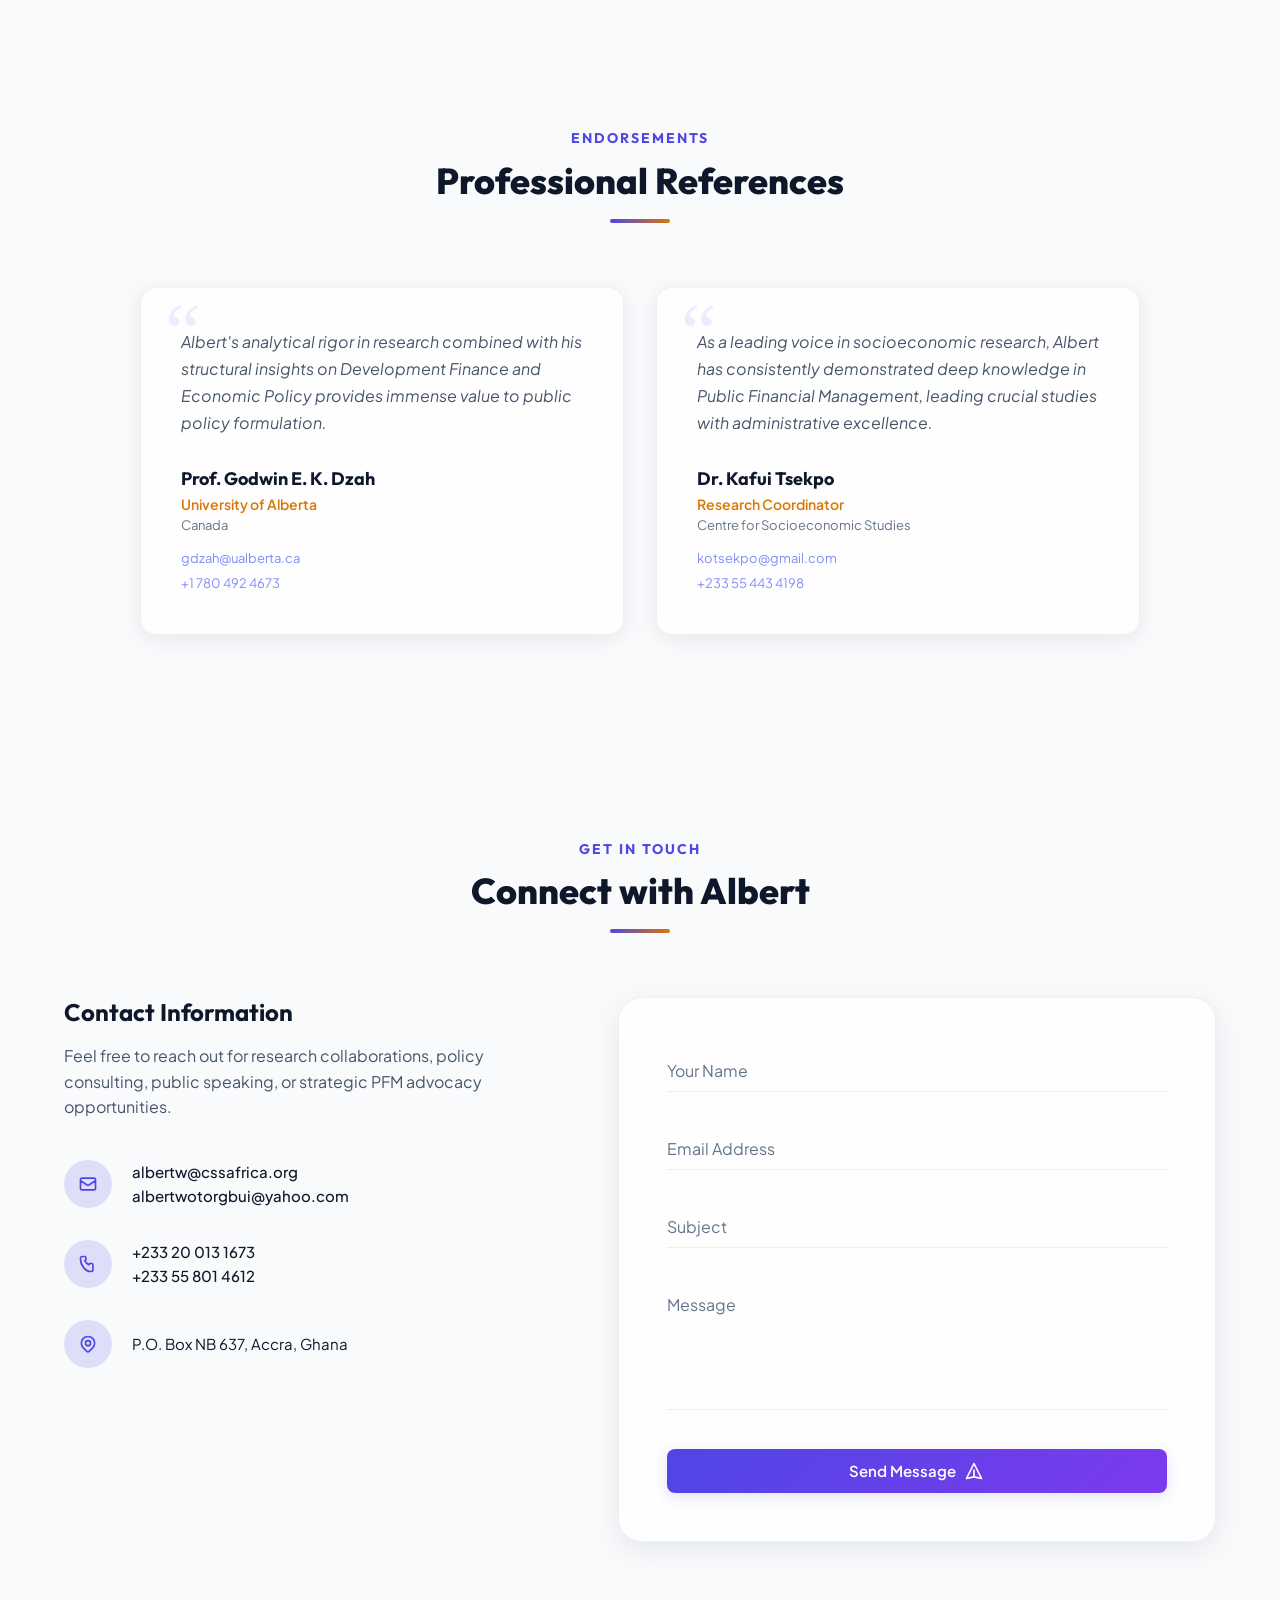
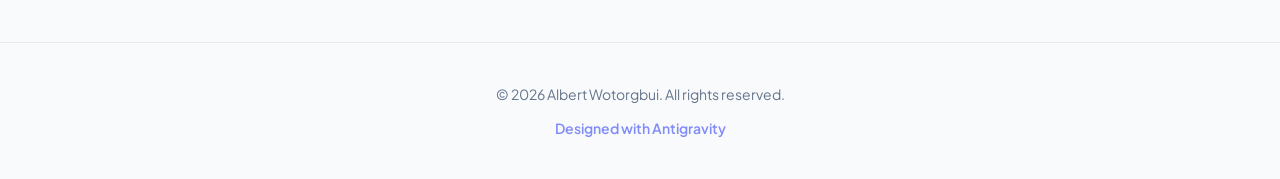
==== commit eb944f87: "feat: add electric storm background animation with lightning bolts, ambient arcs, and theme-adaptive" ====
--- a/index.html
+++ b/index.html
@@ -15,6 +15,9 @@
     <link rel="stylesheet" href="styles.css">
 </head>
 <body class="dark-theme">
+    <!-- Electric Storm Background -->
+    <canvas id="storm-canvas"></canvas>
+
     <!-- Navigation -->
     <header class="navbar">
         <div class="nav-container">
--- a/styles.css
+++ b/styles.css
@@ -80,6 +80,22 @@
     overflow-x: hidden;
     transition: background-color var(--transition-normal), color var(--transition-normal);
 }
+
+/* Electric Storm Canvas */
+#storm-canvas {
+    position: fixed;
+    top: 0;
+    left: 0;
+    width: 100%;
+    height: 100%;
+    z-index: 0;
+    pointer-events: none;
+}
+
+/* Ensure all content sits above the storm */
+.navbar { z-index: 1000; }
+main { position: relative; z-index: 1; }
+.footer { position: relative; z-index: 1; }
 
 h1, h2, h3, h4, h5, h6 {
     font-family: var(--font-heading);
